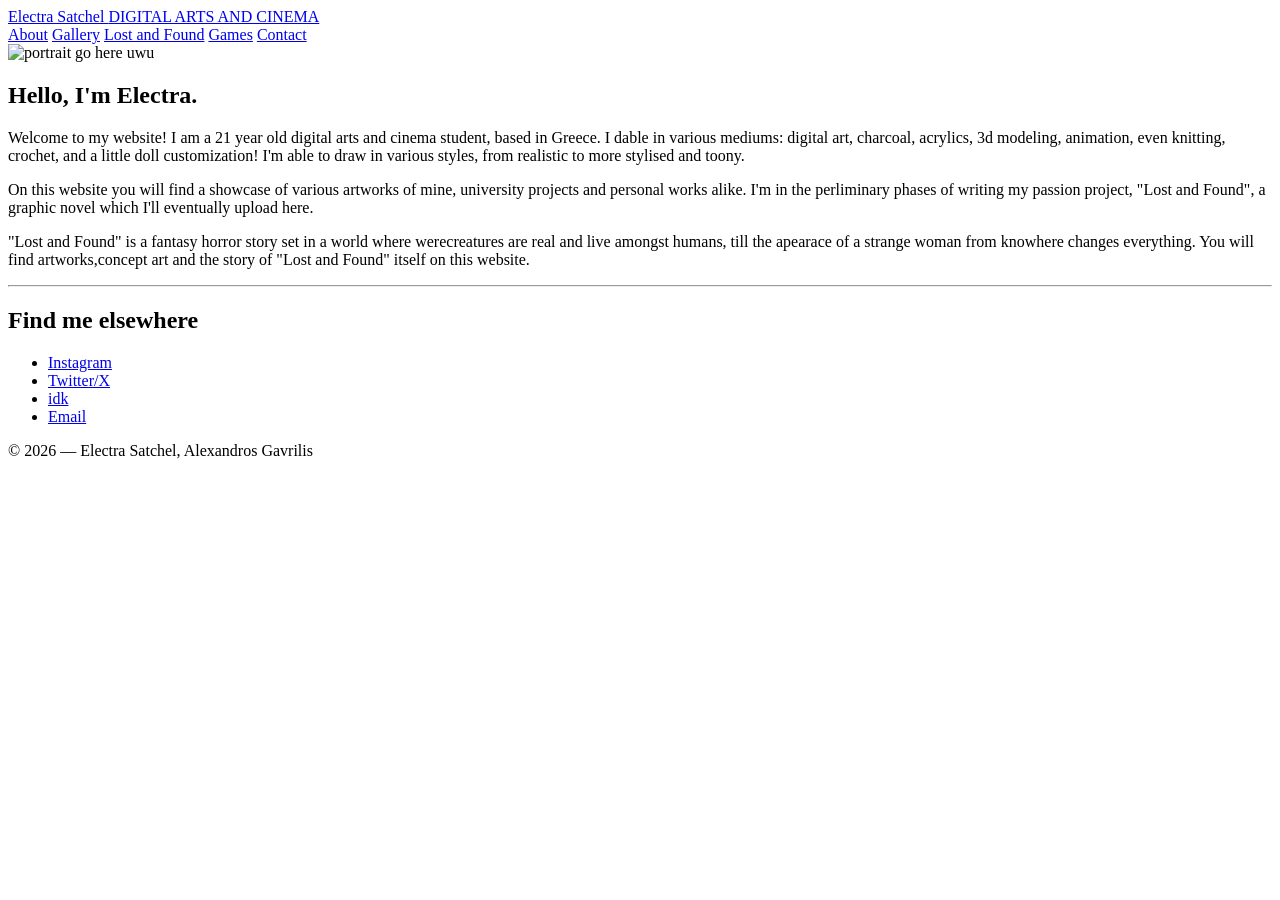
==== index.html @ 30f7edd7 "Add files via upload" ====
<!DOCTYPE html>

<html lang="en">
<head>
  <meta charset="UTF-8">
  <meta name="viewport" content="width=device-width, initial-scale=1.0">
  <title>Electra Satchel — About</title>

  <!-- Fonts n Fraunces for headings.Falls back to a serif
       if offline, so the site still works fine without internet. -->
  <link rel="preconnect" href="https://fonts.googleapis.com">
  <link rel="preconnect" href="https://fonts.gstatic.com" crossorigin>
  <link href="https://fonts.googleapis.com/css2?family=Fraunces:opsz,wght@9..144,500;9..144,600&display=swap" rel="stylesheet">

  <link rel="stylesheet" href="css/style.css">
</head>
<body>

  <!--  SHARED HEADER (repeat on every page) -->
  <header class="site-header">
    <div class="container">
      <a class="site-title" href="index.html">
        Electra&nbsp;Satchel
        <span class="site-subtitle">DIGITAL ARTS AND CINEMA</span>
      </a>
      <nav class="site-nav" aria-label="Main">
        <!-- The current page's link gets class="active" + aria-current -->
        <a href="index.html" class="active" aria-current="page">About</a>
        <a href="gallery.html">Gallery</a>
        <a href="lost-and-found.html">Lost&nbsp;and&nbsp;Found</a>
        <a href="games.html">Games</a>
        <a href="contact.html">Contact</a>
      </nav>
    </div>
  </header>


  <!-- page contents uwu-->
  <main>
    <div class="container">

      <!-- INTRO: portrait + bio. -->
      <section class="about-intro">

        <!-- todo: Swap this image for a real photo of you uwu -->
        <img class="about-portrait"
             src="images/misc/demo-misc-1.jpg"
             alt="portrait go here uwu">

       
        <div class="about-bio">
          <h1>Hello, I'm Electra.</h1>
          <p>
          Welcome to my website! I am a 21 year old digital arts and cinema student, based in Greece. I dable in various mediums: digital art, charcoal, acrylics, 3d modeling, animation, even knitting, crochet, and a little doll customization! I'm able to draw in various styles, from realistic to more stylised and toony.
          </p>
          <p>
            On this website you will find a showcase of various artworks of mine, university projects and personal works alike. I'm in the perliminary phases of writing my passion project, "Lost and Found", a graphic novel which I'll eventually upload here.
          </p>
          <p>
            "Lost and Found" is a fantasy horror story set in a world where werecreatures are real and live amongst humans, till the apearace of a strange woman from knowhere changes everything. You will find artworks,concept art and the story of "Lost and Found" itself on this website.
          </p>
        </div>
      </section>

      <hr class="squiggle">

      
      <section class="about-links">
        <h2>Find me elsewhere</h2>
        <ul>
          <li><a href="#" target="_blank" rel="noopener">Instagram</a></li>
          <li><a href="#" target="_blank" rel="noopener">Twitter/X</a></li>
          <li><a href="#" target="_blank" rel="noopener">idk</a></li>
          <li><a href="mailto:electrasatchel@gmail.com">Email</a></li>
          
        </ul>
      </section>

    </div>
  </main>


  <!-- footer -->
  <footer class="site-footer">
    <p>&copy; 2026 &mdash; Electra Satchel, Alexandros Gavrilis</p>
  </footer>

</body>
</html>
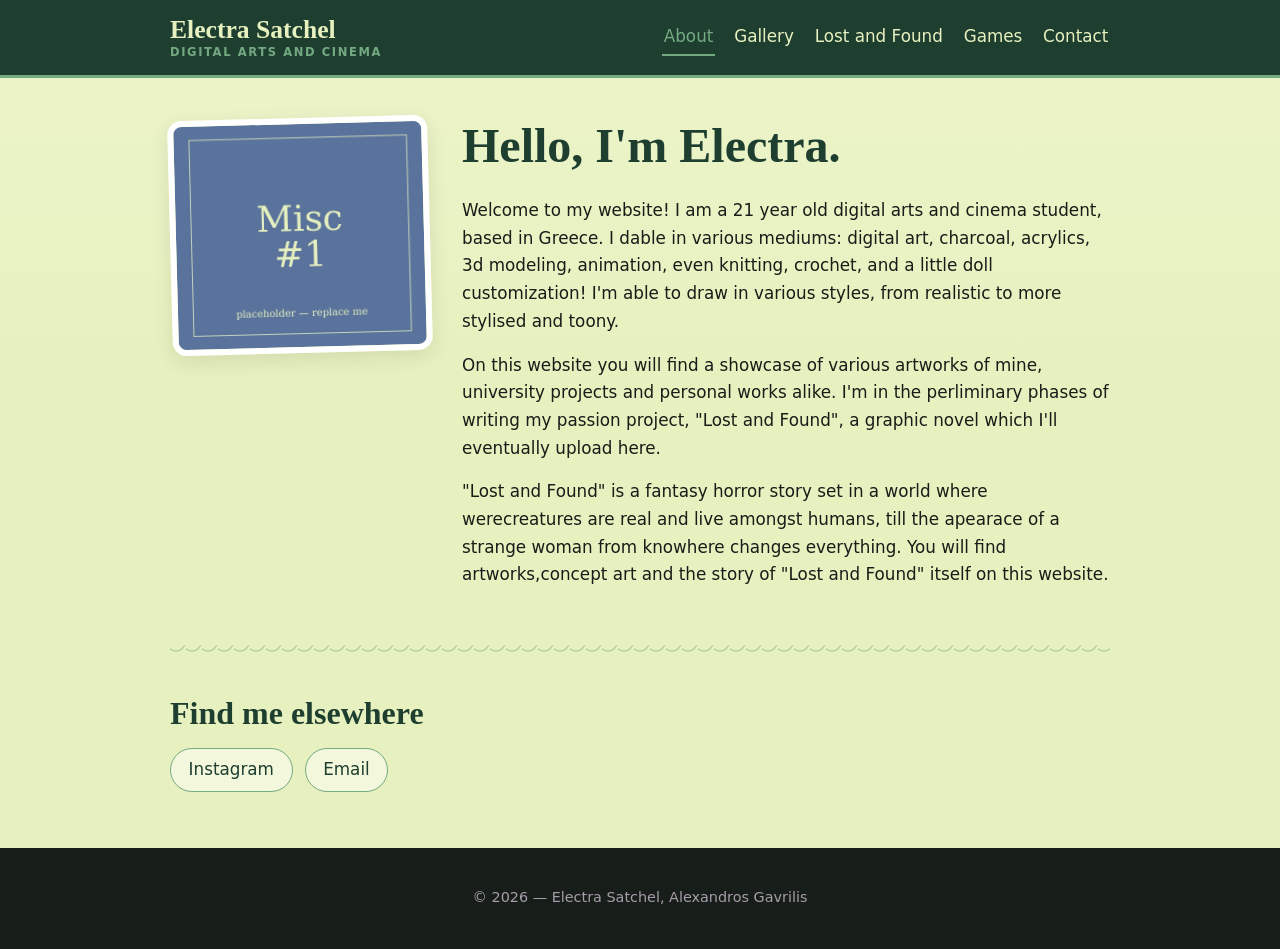
==== commit 56247d3f: "Update social media links in index.html" ====
--- a/index.html
+++ b/index.html
@@ -68,9 +68,7 @@
       <section class="about-links">
         <h2>Find me elsewhere</h2>
         <ul>
-          <li><a href="#" target="_blank" rel="noopener">Instagram</a></li>
-          <li><a href="#" target="_blank" rel="noopener">Twitter/X</a></li>
-          <li><a href="#" target="_blank" rel="noopener">idk</a></li>
+          <li><a href="instagram.com/electralepou" target="_blank" rel="noopener">Instagram</a></li>
           <li><a href="mailto:electrasatchel@gmail.com">Email</a></li>
           
         </ul>
--- a/css/style.css
+++ b/css/style.css
@@ -0,0 +1,515 @@
+/* ==========================================================================
+   Electra Satchel — shared stylesheet
+   --------------------------------------------------------------------------
+   One file styles the whole site. It's organised top-to-bottom like this:
+
+     1. Variables ....... colours, fonts, spacing (retune the site from here)
+     2. Base ............ resets and page-wide defaults
+     3. Layout .......... the container that centres content
+     4. Header / nav .... the bar at the top of every page
+     5. Footer .......... the bar at the bottom of every page
+     6. Buttons & links . shared interactive bits
+     7. About page
+     8. Gallery + lightbox
+     9. Lost and Found page
+    10. Games page
+    11. Contact page
+    12. Small screens .. mobile tweaks live together at the bottom
+
+   Tip: almost all colour/tuning happens in section 1. Change a variable
+   there and it updates everywhere it's used.
+   ========================================================================== */
+
+
+/* ==========================================================================
+   1. VARIABLES
+   ========================================================================== */
+:root {
+
+  /* ---- The palette, named. These are the raw colours from the brief. ---- */
+  --green:        #74AA82;   /* main green   */
+  --near-black:   #171D18;   /* main ink     */
+  --pale-yellow:  #E7F1BF;   /* main paper   */
+  --purple:       #B257D4;   /* accent / buttons */
+  --gold:         #A29143;
+  --deep-green:   #1E3E30;
+  --slate-blue:   #59739C;
+  --olive:        #718C38;
+  --mauve-grey:   #A69DAA;
+  --bright-green: #00E332;
+
+  /* ---- Roles. These point at the palette above. Re-point them to
+          re-theme the site without hunting through the whole file. ---- */
+  --bg:            var(--pale-yellow);  /* page background          */
+  --surface:       #F3F8DC;             /* cards, panels (a lighter paper) */
+  --ink:           var(--near-black);   /* body text                */
+  --ink-soft:      #3a463c;             /* muted text               */
+  --accent:        var(--green);        /* headings, rules, links   */
+  --accent-deep:   var(--deep-green);   /* darker green for the header */
+  --button:        var(--purple);       /* button / call-to-action  */
+  --button-ink:    #ffffff;             /* text on buttons          */
+  --button-hover:  #9a41bc;             /* button when hovered      */
+  --focus-ring:    var(--bright-green); /* keyboard focus outline   */
+
+  /* ---- Type. A warm serif for display, a clean sans for reading. ---- */
+  --font-display: "Fraunces", Georgia, "Times New Roman", serif;
+  --font-body:    system-ui, -apple-system, "Segoe UI", Roboto, Helvetica, Arial, sans-serif;
+
+  /* ---- Spacing & shape ---- */
+  --maxw:    980px;   /* content never grows wider than this */
+  --pad:     1.25rem; /* default breathing room              */
+  --radius:  14px;    /* rounded-corner amount               */
+  --shadow:  0 6px 20px rgba(23, 29, 24, 0.10);
+}
+
+
+/* ==========================================================================
+   2. BASE
+   ========================================================================== */
+
+*, *::before, *::after { box-sizing: border-box; }
+
+html { scroll-behavior: smooth; }
+
+body {
+  margin: 0;
+  background: var(--bg);
+  color: var(--ink);
+  font-family: var(--font-body);
+  font-size: 1.05rem;
+  line-height: 1.65;
+  /* A faint warm gradient so the paper doesn't feel flat. */
+  background-image: linear-gradient(180deg, #EDF5CB 0%, var(--bg) 40%);
+  background-attachment: fixed;
+}
+
+img { max-width: 100%; display: block; }
+
+h1, h2, h3 {
+  font-family: var(--font-display);
+  color: var(--accent-deep);
+  line-height: 1.15;
+  font-weight: 600;
+  margin: 0 0 0.5em;
+}
+h1 { font-size: clamp(2rem, 5vw, 3rem); }
+h2 { font-size: clamp(1.5rem, 3.5vw, 2rem); }
+h3 { font-size: 1.25rem; }
+
+a { color: var(--accent-deep); text-decoration-color: var(--accent); }
+a:hover { color: var(--button); }
+
+/* Visible focus outline for keyboard users (accessibility floor). */
+:focus-visible {
+  outline: 3px solid var(--focus-ring);
+  outline-offset: 2px;
+  border-radius: 4px;
+}
+
+
+/* ==========================================================================
+   3. LAYOUT
+   ========================================================================== */
+
+/* Centres content and gives it side padding. Wrap page content in this. */
+.container {
+  width: 100%;
+  max-width: var(--maxw);
+  margin: 0 auto;
+  padding: 0 var(--pad);
+}
+
+/* Vertical rhythm for the main content area of each page. */
+main { padding: 2.5rem 0 3.5rem; }
+
+/* A soft card panel used in a few places. */
+.panel {
+  background: var(--surface);
+  border: 1px solid rgba(23, 29, 24, 0.08);
+  border-radius: var(--radius);
+  box-shadow: var(--shadow);
+  padding: 1.5rem;
+}
+
+
+/* ==========================================================================
+   4. HEADER / NAV   (this block is repeated in every page's HTML)
+   ========================================================================== */
+
+.site-header {
+  background: var(--accent-deep);
+  color: var(--pale-yellow);
+  border-bottom: 3px solid var(--green);
+}
+
+/* Inner wrapper keeps header content aligned with page content. */
+.site-header .container {
+  display: flex;
+  flex-wrap: wrap;
+  align-items: center;
+  justify-content: space-between;
+  gap: 0.75rem 1.5rem;
+  padding-top: 1rem;
+  padding-bottom: 1rem;
+}
+
+/* The name / logo (top left). */
+.site-title {
+  font-family: var(--font-display);
+  font-size: 1.6rem;
+  font-weight: 600;
+  color: var(--pale-yellow);
+  text-decoration: none;
+  line-height: 1.1;
+  display: flex;
+  flex-direction: column;
+}
+.site-title:hover { color: #fff; }
+.site-subtitle {
+  font-family: var(--font-body);
+  font-size: 0.72rem;
+  letter-spacing: 0.14em;
+  text-transform: uppercase;
+  color: var(--green);
+  margin-top: 2px;
+}
+
+/* The links (top right). */
+.site-nav {
+  display: flex;
+  flex-wrap: wrap;
+  gap: 0.35rem 1.1rem;
+}
+.site-nav a {
+  color: var(--pale-yellow);
+  text-decoration: none;
+  padding: 0.25rem 0.1rem;
+  border-bottom: 2px solid transparent; /* underline grows on hover */
+  transition: border-color 0.15s ease, color 0.15s ease;
+}
+.site-nav a:hover { color: #fff; border-bottom-color: var(--green); }
+
+/* The link for the page you're currently on. Add class="active" to it. */
+.site-nav a.active {
+  color: var(--green);
+  border-bottom-color: var(--green);
+}
+
+
+/* ==========================================================================
+   5. FOOTER   (also repeated in every page's HTML)
+   ========================================================================== */
+
+.site-footer {
+  background: var(--near-black);
+  color: var(--mauve-grey);
+  text-align: center;
+  padding: 1.5rem var(--pad);
+  font-size: 0.9rem;
+}
+.site-footer a { color: var(--green); }
+
+
+/* ==========================================================================
+   6. BUTTONS & SHARED LINKS
+   ========================================================================== */
+
+.button {
+  display: inline-block;
+  background: var(--button);
+  color: var(--button-ink);
+  font-family: var(--font-body);
+  font-weight: 600;
+  font-size: 1rem;
+  text-decoration: none;
+  border: none;
+  border-radius: 999px;      /* pill shape — friendly, not corporate */
+  padding: 0.7rem 1.5rem;
+  cursor: pointer;
+  transition: background 0.15s ease, transform 0.05s ease;
+}
+.button:hover { background: var(--button-hover); color: #fff; }
+.button:active { transform: translateY(1px); }
+
+/* A little hand-drawn-feeling divider. Use <hr class="squiggle"> if you like. */
+hr.squiggle {
+  border: none;
+  height: 10px;
+  margin: 2.5rem 0;
+  background: radial-gradient(circle at 6px -3px, transparent 8px, var(--green) 9px, transparent 10px);
+  background-size: 16px 16px;
+  opacity: 0.6;
+}
+
+
+/* ==========================================================================
+   7. ABOUT PAGE
+   ========================================================================== */
+
+/* Intro: portrait beside text, stacks on small screens. */
+.about-intro {
+  display: grid;
+  grid-template-columns: 260px 1fr;
+  gap: 2rem;
+  align-items: start;
+}
+.about-portrait {
+  border-radius: var(--radius);
+  box-shadow: var(--shadow);
+  border: 6px solid #fff;      /* white "photo mat" edge */
+  transform: rotate(-1.5deg);  /* a touch wonky = handmade feel */
+}
+.about-bio p { margin: 0 0 1rem; }
+
+/* Links list under the bio. */
+.about-links { margin-top: 2.5rem; }
+.about-links ul {
+  list-style: none;
+  padding: 0;
+  margin: 0;
+  display: flex;
+  flex-wrap: wrap;
+  gap: 0.75rem;
+}
+.about-links a {
+  display: inline-block;
+  background: var(--surface);
+  border: 1px solid var(--green);
+  border-radius: 999px;
+  padding: 0.45rem 1.1rem;
+  text-decoration: none;
+  color: var(--accent-deep);
+  transition: background 0.15s ease, color 0.15s ease;
+}
+.about-links a:hover { background: var(--green); color: #fff; }
+
+
+/* ==========================================================================
+   8. GALLERY + LIGHTBOX
+   ========================================================================== */
+
+/* Each category heading. */
+.gallery-category { margin-top: 2.5rem; }
+.gallery-category:first-of-type { margin-top: 1rem; }
+.gallery-category > h2 {
+  border-bottom: 2px solid var(--green);
+  padding-bottom: 0.3rem;
+}
+
+/* The thumbnail grid. Auto-fills as many columns as fit. */
+.gallery-grid {
+  display: grid;
+  grid-template-columns: repeat(auto-fill, minmax(180px, 1fr));
+  gap: 1rem;
+  margin-top: 1.2rem;
+}
+
+/* One thumbnail (a button so it's keyboard-focusable). */
+.gallery-grid button {
+  padding: 0;
+  border: 4px solid #fff;
+  border-radius: 10px;
+  background: var(--surface);
+  box-shadow: var(--shadow);
+  cursor: pointer;
+  overflow: hidden;
+  aspect-ratio: 1 / 1;
+  transition: transform 0.12s ease;
+}
+.gallery-grid button:hover { transform: scale(1.03) rotate(0.5deg); }
+.gallery-grid img { width: 100%; height: 100%; object-fit: cover; }
+
+/* Shown by the manifest script if a category has no images yet. */
+.gallery-empty { color: var(--ink-soft); font-style: italic; margin-top: 1rem; }
+
+/* ---- The lightbox overlay. Hidden until JS opens it. ---- */
+.lightbox {
+  position: fixed;
+  inset: 0;                       /* cover the whole screen */
+  background: rgba(23, 29, 24, 0.92);
+  display: none;                  /* JS switches this to flex */
+  align-items: center;
+  justify-content: center;
+  padding: 2rem;
+  z-index: 1000;
+}
+.lightbox.open { display: flex; }
+
+.lightbox img {
+  max-width: 90vw;
+  max-height: 80vh;
+  border-radius: 8px;
+  box-shadow: 0 10px 40px rgba(0,0,0,0.5);
+}
+
+/* Lightbox controls (prev / next / close) share a look. */
+.lightbox button {
+  position: absolute;
+  background: rgba(231, 241, 191, 0.15);
+  color: var(--pale-yellow);
+  border: 1px solid rgba(231, 241, 191, 0.4);
+  border-radius: 999px;
+  width: 48px;
+  height: 48px;
+  font-size: 1.5rem;
+  line-height: 1;
+  cursor: pointer;
+  transition: background 0.15s ease;
+}
+.lightbox button:hover { background: var(--purple); border-color: var(--purple); }
+.lightbox .lb-prev  { left: 1.5rem;  top: 50%; transform: translateY(-50%); }
+.lightbox .lb-next  { right: 1.5rem; top: 50%; transform: translateY(-50%); }
+.lightbox .lb-close { top: 1.5rem;   right: 1.5rem; }
+
+/* The little "3 / 8" counter at the bottom. */
+.lightbox .lb-counter {
+  position: absolute;
+  bottom: 1.5rem;
+  left: 50%;
+  transform: translateX(-50%);
+  color: var(--pale-yellow);
+  font-size: 0.95rem;
+  letter-spacing: 0.05em;
+}
+
+
+/* ==========================================================================
+   9. LOST AND FOUND PAGE
+   ========================================================================== */
+
+.lf-trailer {
+  background: var(--near-black);
+  color: var(--pale-yellow);
+  border-radius: var(--radius);
+  padding: 2rem;
+  box-shadow: var(--shadow);
+}
+.lf-trailer h1 { color: var(--green); }
+.lf-trailer p  { color: var(--pale-yellow); }
+
+/* Chapter list. Each row is a link. */
+.lf-chapters { margin-top: 2.5rem; }
+.lf-chapters ol {
+  list-style: none;
+  counter-reset: chapter;   /* we draw our own numbers */
+  padding: 0;
+  margin: 0;
+}
+.lf-chapters li { margin-bottom: 0.8rem; }
+.lf-chapters a {
+  counter-increment: chapter;
+  display: flex;
+  align-items: baseline;
+  gap: 0.9rem;
+  background: var(--surface);
+  border: 1px solid rgba(23,29,24,0.1);
+  border-left: 5px solid var(--green);
+  border-radius: 10px;
+  padding: 0.9rem 1.2rem;
+  text-decoration: none;
+  color: var(--ink);
+  transition: border-left-color 0.15s ease, transform 0.08s ease;
+}
+.lf-chapters a::before {
+  content: counter(chapter);          /* the chapter number */
+  font-family: var(--font-display);
+  font-size: 1.4rem;
+  color: var(--green);
+  min-width: 1.4em;
+}
+.lf-chapters a:hover {
+  border-left-color: var(--purple);
+  transform: translateX(3px);
+}
+
+
+/* ==========================================================================
+   10. GAMES PAGE
+   ========================================================================== */
+
+.games-grid {
+  display: grid;
+  grid-template-columns: repeat(auto-fill, minmax(220px, 1fr));
+  gap: 1.25rem;
+  margin-top: 1.5rem;
+}
+
+/* Each game is a card that is itself a link. */
+.game-card {
+  display: flex;
+  flex-direction: column;
+  background: var(--surface);
+  border: 1px solid rgba(23,29,24,0.1);
+  border-radius: var(--radius);
+  box-shadow: var(--shadow);
+  padding: 1.4rem;
+  text-decoration: none;
+  color: var(--ink);
+  transition: transform 0.12s ease, border-color 0.15s ease;
+  border-top: 5px solid var(--purple);
+}
+.game-card:hover { transform: translateY(-4px); border-top-color: var(--green); }
+.game-card h3 { color: var(--accent-deep); margin-bottom: 0.3rem; }
+.game-card p  { margin: 0; color: var(--ink-soft); font-size: 0.95rem; }
+.game-card .play-tag {
+  margin-top: auto;
+  padding-top: 1rem;
+  font-weight: 600;
+  color: var(--button);
+}
+
+
+/* ==========================================================================
+   11. CONTACT PAGE
+   ========================================================================== */
+
+.contact-form {
+  max-width: 520px;
+  display: flex;
+  flex-direction: column;
+  gap: 1.1rem;
+}
+.contact-form label {
+  font-weight: 600;
+  display: block;
+  margin-bottom: 0.35rem;
+}
+.contact-form input,
+.contact-form textarea {
+  width: 100%;
+  font-family: inherit;
+  font-size: 1rem;
+  color: var(--ink);
+  background: var(--surface);
+  border: 1px solid rgba(23,29,24,0.25);
+  border-radius: 10px;
+  padding: 0.7rem 0.85rem;
+}
+.contact-form input:focus,
+.contact-form textarea:focus {
+  border-color: var(--green);
+  outline: none;
+  box-shadow: 0 0 0 3px rgba(116,170,130,0.35);
+}
+.contact-form textarea { resize: vertical; min-height: 140px; }
+
+
+/* ==========================================================================
+   12. SMALL SCREENS
+   ========================================================================== */
+
+@media (max-width: 640px) {
+
+  /* Stack the About intro (portrait on top). */
+  .about-intro { grid-template-columns: 1fr; }
+  .about-portrait { max-width: 240px; margin: 0 auto; }
+
+  /* Give the lightbox arrows a bit more room from the edges. */
+  .lightbox .lb-prev  { left: 0.5rem; }
+  .lightbox .lb-next  { right: 0.5rem; }
+}
+
+/* Respect people who prefer less motion. */
+@media (prefers-reduced-motion: reduce) {
+  * { scroll-behavior: auto !important; transition: none !important; }
+}
